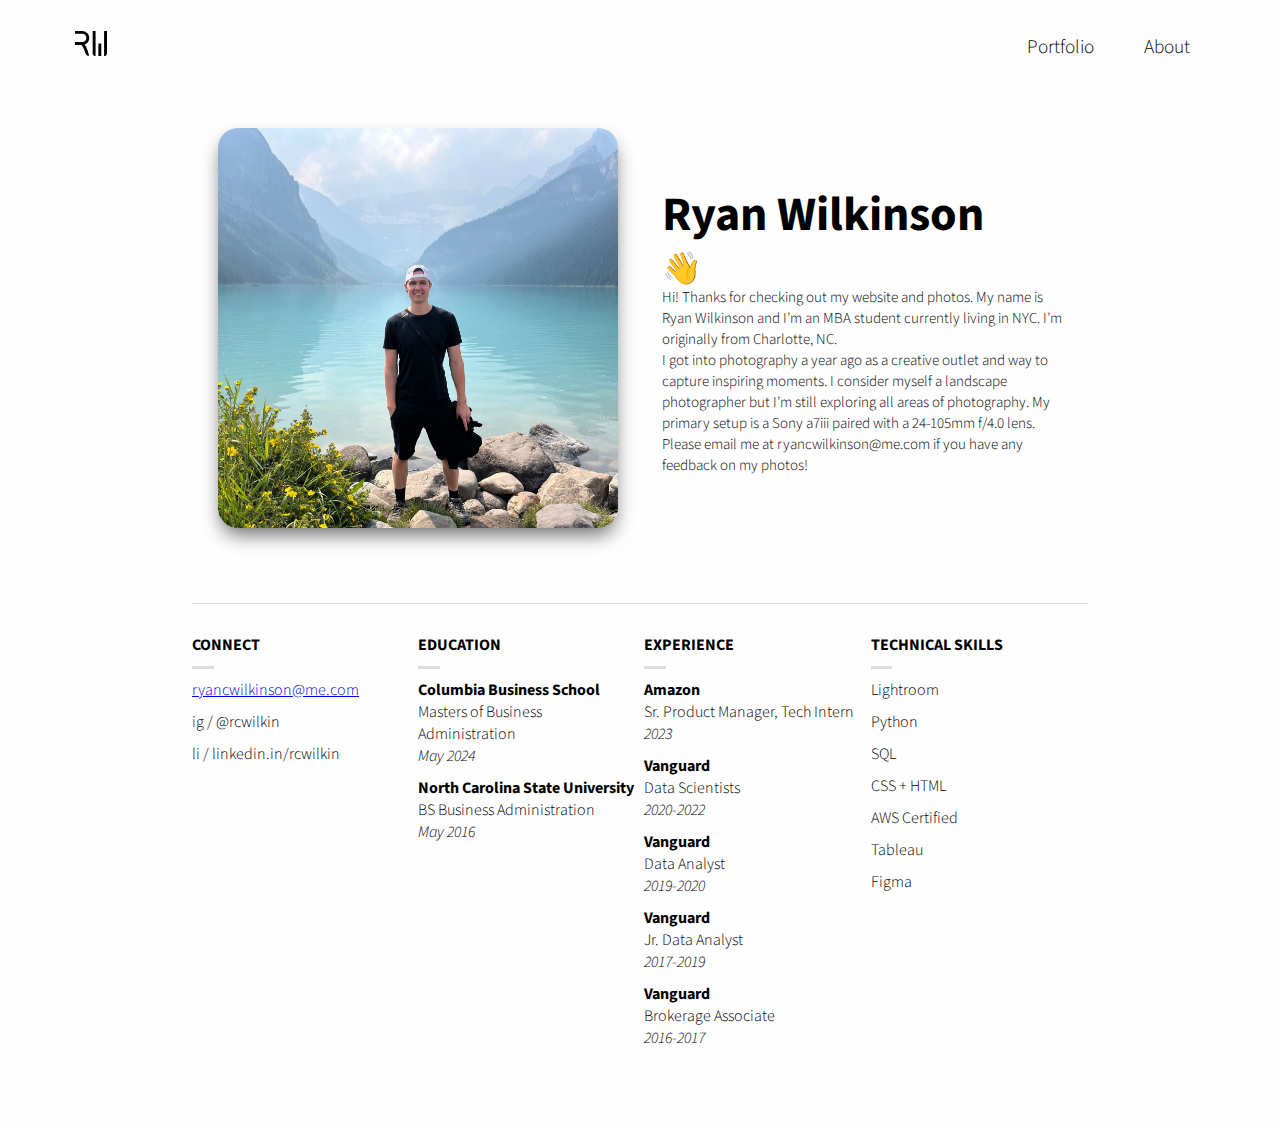
==== about.html @ 4141857a "intial commit" ====
<!DOCTYPE html>
<html>
<head>
    <link rel="stylesheet" href="styles-about.css">
</head>
<body>

    <header class="header">
        <nav class="navbar">
                <a href="#" class="logo">
                    <img src="img/logo_cropped.svg" alt="Logo Description">
                </a>
            <ul class="nav-links">
                <li class="nav-item">
                    <a href="#" class="portfolio-link">Portfolio</a>
                </li>
                <li class="nav-item">
                    <a href="#">About</a>
                </li>
            </ul>
        </nav>
    </header>    

    <div class="container">
        <div class="profile-section">
            <img src="img/banff-social.jpeg" alt="Lisa Fischer" class="profile-pic">
            <div class="profile-text">
                <h1>Ryan Wilkinson</h1>
                <h2>&#128075</h2>
                <p>
                    Hi! Thanks for checking out my website and photos. My name is Ryan Wilkinson and I&#8217m an MBA student currently living in NYC. I&#8217m originally from Charlotte, NC. 
                    <br>
                    I got into photography a year ago as a creative outlet and way to capture inspiring moments. I consider myself a landscape photographer but I&#8217m still exploring all areas of photography. My primary setup is a Sony a7iii paired with a 24-105mm f/4.0 lens. Please email me at ryancwilkinson@me.com if you have any feedback on my photos!
                </p>
            </div>
        </div>

        <hr class="section-divider">

        <div class="details-section">
            <div class="column">
                <!-- Socials Column -->
                <h2>Connect</h2>
                <hr class="heading-break">
                <!-- Add your design skills details here -->
                <p><a href="mailto:ryancwilkinson@me.com">ryancwilkinson@me.com</a></p>
                <p>ig / @rcwilkin</p>
                <p>li / linkedin.in/rcwilkin</p>
            </div>
            <div class="column">
                <!-- Education Column -->
                <h2>EDUCATION</h2>
                <hr class="heading-break">
                <h3>Columbia Business School</h3>
                <p>Masters of Business Administration <br><i>May 2024</i></p>
                <h3>North Carolina State University</h3>
                <p>BS Business Administration <br> <i>May 2016</i></p>
            </div>
            <div class="column">
                <!-- Experience Column -->
                <h2>EXPERIENCE</h2>
                <hr class="heading-break">
                <h3>Amazon</h3>
                <p>Sr. Product Manager, Tech Intern<br><i>2023</i></p>
                <h3>Vanguard</h3>
                <p>Data Scientists<br><i>2020-2022</i></p>
                <h3>Vanguard</h3>
                <p>Data Analyst<br><i>2019-2020</i></p>
                <h3>Vanguard</h3>
                <p>Jr. Data Analyst<br><i>2017-2019</i></p>
                <h3>Vanguard</h3>
                <p>Brokerage Associate<br><i>2016-2017</i></p>
            </div>
 
            <div class="column">
                <h2>TECHNICAL SKILLS</h2>
                <hr class="heading-break">
                <p>Lightroom</p>
                <p>Python</p>
                <p>SQL</p>
                <p>CSS + HTML</p>
                <p>AWS Certified</p>
                <p>Tableau</p>
                <p>Figma</p>
            </div>
        </div>
    </div>

</body>
---- styles-about.css ----
@import url('https://fonts.googleapis.com/css2?family=Source+Sans+3:wght@300&display=swap');
@import url("https://fonts.googleapis.com/css2?family=Source+Sans+3:wght@700&display=swap");

html {
  box-sizing: border-box;
}

* {
  box-sizing: inherit;
  margin: 0;
  padding: 0;
}

body {
  background-color: #FEFEFE;
}

nav {
  width: 100%;
  height: 64px;
}

.navbar {
  display: flex;
  justify-content: space-between;
  align-items: center;
  padding-top: 30px;
  padding-left: 75px;
  padding-right: 75px;
}

.nav-links {
  display: flex;
}

.logo {
  display: inline-block;
  width: 100%;
  height: 100%;
  max-width: 32px;
  max-height: 32px;
}

.logo img {
  vertical-align: middle;
}

.nav-links {
  list-style: none;
  gap: 20px;
}

.nav-item a {
  display: inline-block;
  padding: 10px 15px;
  text-decoration: none;
  color: #000;
  transition: color 0.3s ease;
  font-family: 'Source Sans 3', sans-serif;
  font-weight: 300;
  font-size: 1.2em;
}

.nav-item a:hover {
  color: #0049C9;
}

/* Common container settings */
.container {
    display: flex;
    flex-direction: column;
    align-items: center;
    justify-content: center;
    padding: 5% 15%; /* Top-bottom padding of 5% and left-right padding of 15% */
    max-width: 1400px;
    margin: 0 auto;
}

/* Adjusting the main profile and text sections */
.profile-section {
    display: flex;
    justify-content: center;
    align-items: center;
    width: 100%;
    gap: 5%; /* This will give space between the image and text section */
}

.profile-pic {
  max-width: 400px;
  border-radius: 5%;
  box-shadow: 0 10px 20px -4px rgba(0,0,0,.6);
}

.profile-text {
    max-width: 400px;
}

.profile-text h1 {
  font-family: 'Source Sans 3', sans-serif;
  font-weight: 700;
  font-size: 3em;
}

.profile-text h2 {
    font-size: 2em;
  }

.profile-text p {
    font-family: 'Source Sans 3', sans-serif;
    font-weight: 300;
    font-size: 15px;
}

.section-divider {
    width: 100%;
    border: none;
    border-top: 1px solid #ddd;  /* Setting a border at the top only. Change the color as per your design preference */
    margin-top: 75px;
    margin-bottom: 30px;
}

/* Adjusting the detail sections below */
.details-section {
    display: flex;
    gap: 1%; /* Adjust as per your preference */
    width: 100%;
}

.column {
    flex: 1;
}

.column h2 {
  font-family: 'Source Sans 3', sans-serif;
  font-weight: 700;
  font-size: 1em;
  text-transform: uppercase;
  margin-top: 0;
  position: relative;
}

.heading-break {
    width: 10%;
    border: none;
    border-top: 3px solid #ddd;  /* Setting a border at the top only. Change the color as per your design preference */
    margin-top: 10px;
    margin-bottom: 10px;
}

.column h3 {
    font-family: 'Source Sans 3', sans-serif;
    font-weight: 700;
    font-size: 1em;
}

.column p {
    font-family: 'Source Sans 3', sans-serif;
    font-weight: 300;
    font-size: 1em;
    margin-bottom: 10px;
}
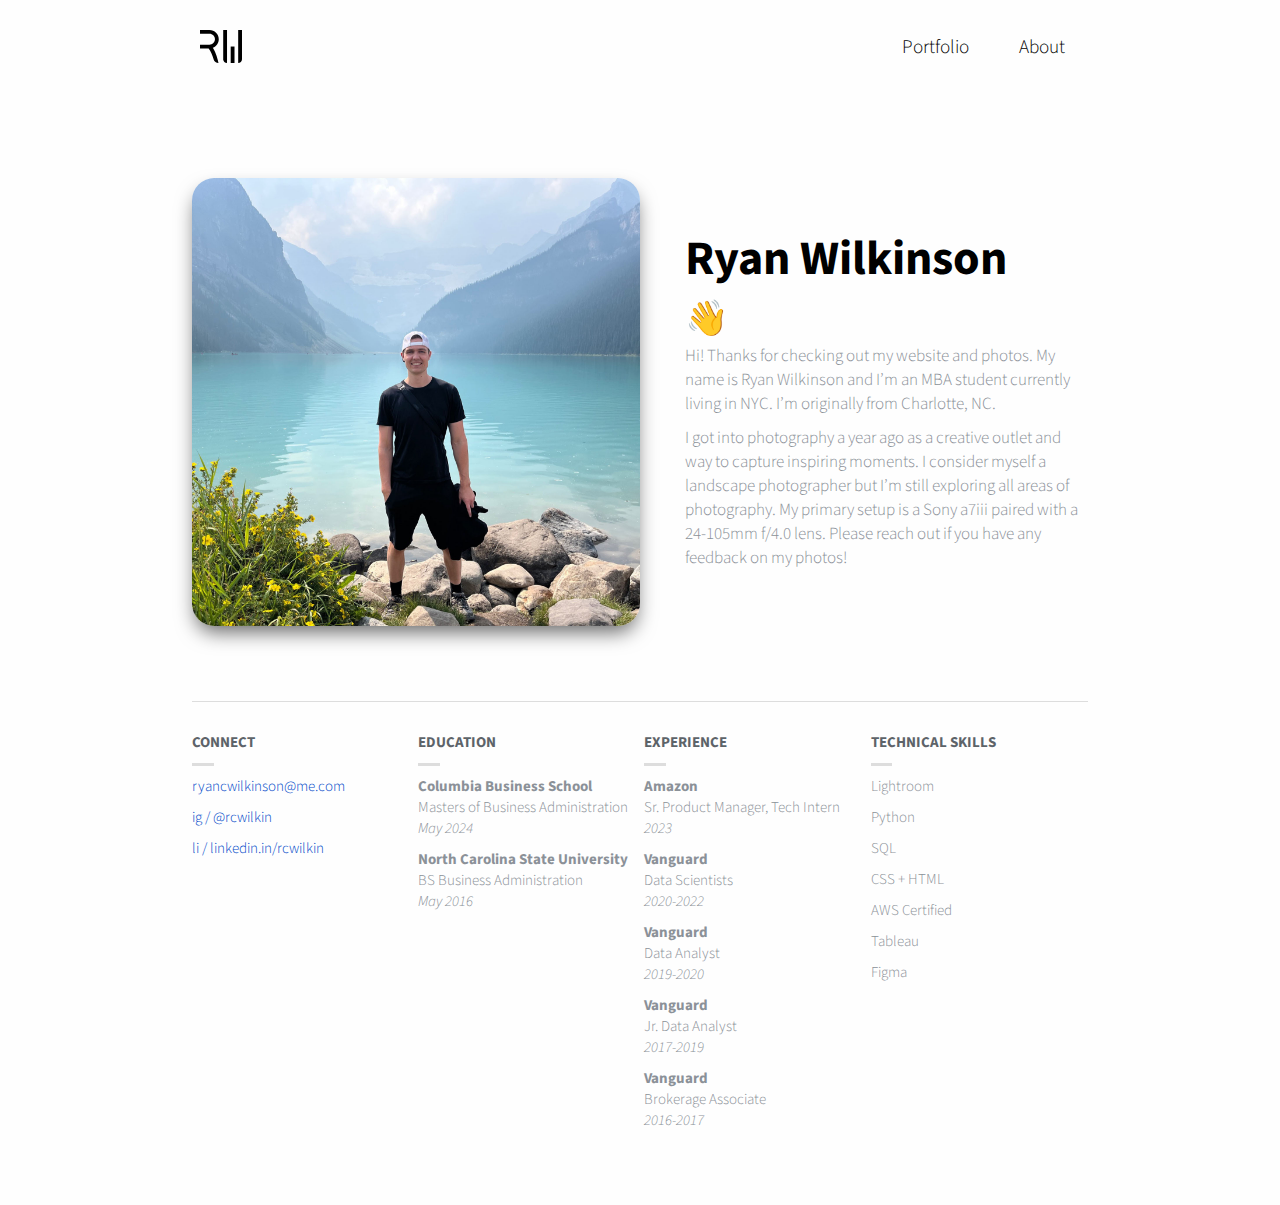
==== commit 7b89cf00: "staging for aws" ====
--- a/about.html
+++ b/about.html
@@ -7,19 +7,19 @@
 
     <header class="header">
         <nav class="navbar">
-                <a href="#" class="logo">
+                <a href="index.html" class="logo">
                     <img src="img/logo_cropped.svg" alt="Logo Description">
                 </a>
             <ul class="nav-links">
                 <li class="nav-item">
-                    <a href="#" class="portfolio-link">Portfolio</a>
+                    <a href="index.html" class="portfolio-link">Portfolio</a>
                 </li>
                 <li class="nav-item">
-                    <a href="#">About</a>
+                    <a href="about.html">About</a>
                 </li>
             </ul>
         </nav>
-    </header>    
+    </header>       
 
     <div class="container">
         <div class="profile-section">
@@ -29,8 +29,8 @@
                 <h2>&#128075</h2>
                 <p>
                     Hi! Thanks for checking out my website and photos. My name is Ryan Wilkinson and I&#8217m an MBA student currently living in NYC. I&#8217m originally from Charlotte, NC. 
-                    <br>
-                    I got into photography a year ago as a creative outlet and way to capture inspiring moments. I consider myself a landscape photographer but I&#8217m still exploring all areas of photography. My primary setup is a Sony a7iii paired with a 24-105mm f/4.0 lens. Please email me at ryancwilkinson@me.com if you have any feedback on my photos!
+                    </p>
+                    <p>I got into photography a year ago as a creative outlet and way to capture inspiring moments. I consider myself a landscape photographer but I&#8217m still exploring all areas of photography. My primary setup is a Sony a7iii paired with a 24-105mm f/4.0 lens. Please reach out if you have any feedback on my photos!
                 </p>
             </div>
         </div>
@@ -43,9 +43,9 @@
                 <h2>Connect</h2>
                 <hr class="heading-break">
                 <!-- Add your design skills details here -->
-                <p><a href="mailto:ryancwilkinson@me.com">ryancwilkinson@me.com</a></p>
-                <p>ig / @rcwilkin</p>
-                <p>li / linkedin.in/rcwilkin</p>
+                <p><a class="profile-link" href="mailto:ryancwilkinson@me.com">ryancwilkinson@me.com</a></p>
+                <p><a class="profile-link" href="https://www.instagram.com/rcwilkin/ig"> ig / @rcwilkin</a></p>
+                <p><a class="profile-link" href="https://www.linkedin.com/in/rcwilkin/"> li / linkedin.in/rcwilkin</a></p>
             </div>
             <div class="column">
                 <!-- Education Column -->
--- a/styles-about.css
+++ b/styles-about.css
@@ -21,13 +21,13 @@
 }
 
 .navbar {
-  display: flex;
-  justify-content: space-between;
-  align-items: center;
-  padding-top: 30px;
-  padding-left: 75px;
-  padding-right: 75px;
-}
+    display: flex;
+    justify-content: space-between;
+    align-items: center;
+    padding-top: 30px;
+    padding-left: 200px;
+    padding-right: 200px;
+  }
 
 .nav-links {
   display: flex;
@@ -37,8 +37,8 @@
   display: inline-block;
   width: 100%;
   height: 100%;
-  max-width: 32px;
-  max-height: 32px;
+  max-width: 42px;
+  max-height: 42px;
 }
 
 .logo img {
@@ -73,7 +73,7 @@
     justify-content: center;
     padding: 5% 15%; /* Top-bottom padding of 5% and left-right padding of 15% */
     max-width: 1400px;
-    margin: 0 auto;
+    margin: 50px 0 auto;
 }
 
 /* Adjusting the main profile and text sections */
@@ -86,29 +86,33 @@
 }
 
 .profile-pic {
-  max-width: 400px;
+  width: 50%;
   border-radius: 5%;
   box-shadow: 0 10px 20px -4px rgba(0,0,0,.6);
 }
 
 .profile-text {
-    max-width: 400px;
+    max-width: 700px;
 }
 
 .profile-text h1 {
   font-family: 'Source Sans 3', sans-serif;
   font-weight: 700;
   font-size: 3em;
+  margin-bottom: 5px;
 }
 
 .profile-text h2 {
-    font-size: 2em;
+    font-size: 35px;
+    margin-bottom: 5px;
   }
 
 .profile-text p {
     font-family: 'Source Sans 3', sans-serif;
     font-weight: 300;
-    font-size: 15px;
+    font-size: 17px;
+    color: #8b9198;
+    margin-bottom: 10px;
 }
 
 .section-divider {
@@ -133,10 +137,11 @@
 .column h2 {
   font-family: 'Source Sans 3', sans-serif;
   font-weight: 700;
-  font-size: 1em;
+  font-size: 15px;
   text-transform: uppercase;
   margin-top: 0;
   position: relative;
+  color: #5d6369;
 }
 
 .heading-break {
@@ -150,12 +155,19 @@
 .column h3 {
     font-family: 'Source Sans 3', sans-serif;
     font-weight: 700;
-    font-size: 1em;
+    font-size: 15px;
+    color: #8b9198;
 }
 
 .column p {
     font-family: 'Source Sans 3', sans-serif;
     font-weight: 300;
-    font-size: 1em;
+    font-size: 15px;
     margin-bottom: 10px;
+    color: #8b9198;
+}
+
+.profile-link {
+    text-decoration: none;
+  color: #0049C9;
 }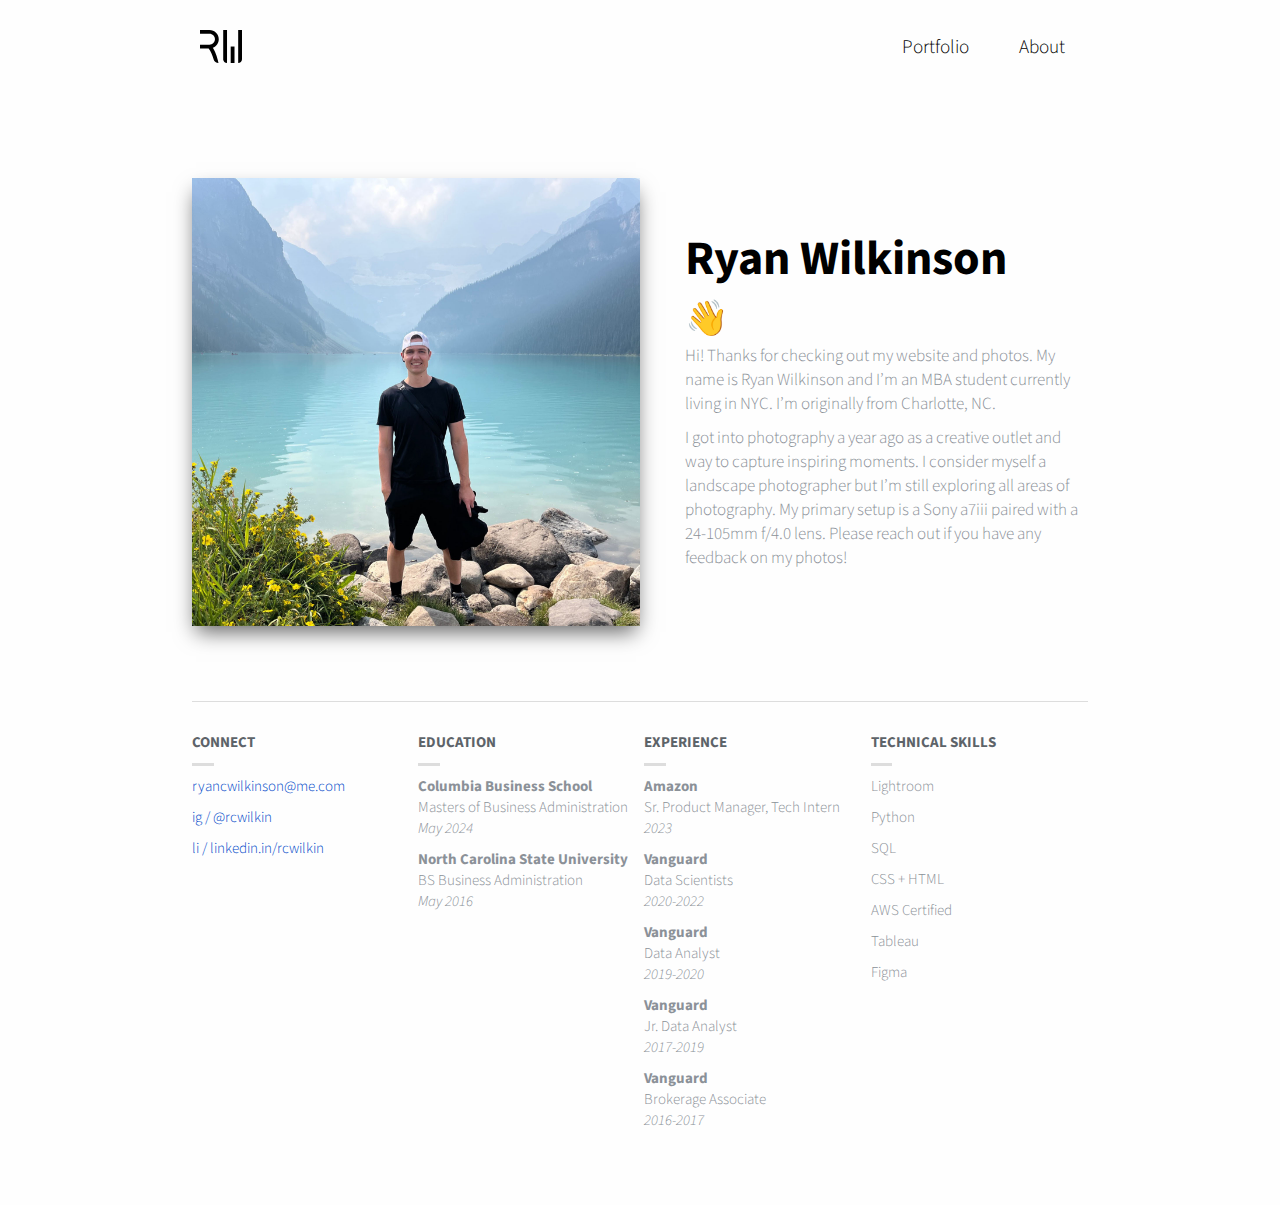
==== commit 516e2006: "new picture, fixed formatting, added graphics" ====
--- a/about.html
+++ b/about.html
@@ -2,6 +2,7 @@
 <html>
 <head>
     <link rel="stylesheet" href="styles-about.css">
+    <meta name="viewport" content="width=device-width, initial-scale=1.0">
 </head>
 <body>
 
@@ -12,7 +13,7 @@
                 </a>
             <ul class="nav-links">
                 <li class="nav-item">
-                    <a href="index.html" class="portfolio-link">Portfolio</a>
+                    <a href="index.html#portfolio" class="portfolio-link">Portfolio</a>
                 </li>
                 <li class="nav-item">
                     <a href="about.html">About</a>
@@ -21,12 +22,13 @@
         </nav>
     </header>       
 
+    <div class="centered-content">
     <div class="container">
         <div class="profile-section">
             <img src="img/banff-social.jpeg" alt="Lisa Fischer" class="profile-pic">
             <div class="profile-text">
                 <h1>Ryan Wilkinson</h1>
-                <h2>&#128075</h2>
+                <h2 id="hand-emoji">&#128075</h2>
                 <p>
                     Hi! Thanks for checking out my website and photos. My name is Ryan Wilkinson and I&#8217m an MBA student currently living in NYC. I&#8217m originally from Charlotte, NC. 
                     </p>
@@ -85,5 +87,7 @@
             </div>
         </div>
     </div>
+</div>
+<script src="script.js"></script>
 
 </body>--- a/styles-about.css
+++ b/styles-about.css
@@ -66,6 +66,16 @@
 }
 
 /* Common container settings */
+
+.centered-content {
+  display: flex;
+  justify-content: center; /* centers items on the horizontal axis */
+  align-items: center;     /* centers items on the vertical axis */
+  min-height: calc(100vh - 64px);  /* subtracting the height of the navbar */
+  flex-direction: column; 
+}
+
+
 .container {
     display: flex;
     flex-direction: column;
@@ -87,7 +97,6 @@
 
 .profile-pic {
   width: 50%;
-  border-radius: 5%;
   box-shadow: 0 10px 20px -4px rgba(0,0,0,.6);
 }
 
@@ -170,4 +179,53 @@
 .profile-link {
     text-decoration: none;
   color: #0049C9;
-}+}
+
+@media (max-width: 768px) {
+  .navbar {
+    padding-left: 20px;
+    padding-right: 20px;
+  }
+
+  .container {
+    padding: 5% 5%; 
+  }
+
+  .profile-section {
+    flex-direction: column;
+  }
+
+  .profile-pic {
+    width: 90%;
+    margin-bottom: 20px;
+  }
+
+  .details-section {
+    flex-direction: column;
+    gap: 20px;
+  }
+
+  .column {
+    text-align: center;
+  }
+}
+
+@keyframes wave {
+  0%, 100% {
+      transform: rotate(0deg);
+  }
+  25%, 75% {
+      transform: rotate(-20deg);
+  }
+  50% {
+      transform: rotate(20deg);
+  }
+}
+
+.waving-hand {
+  display: inline-block;
+  animation: wave 1s infinite;
+  transform-origin: 50% 70%; /* This adjusts the pivot point of the rotation */
+}
+
+
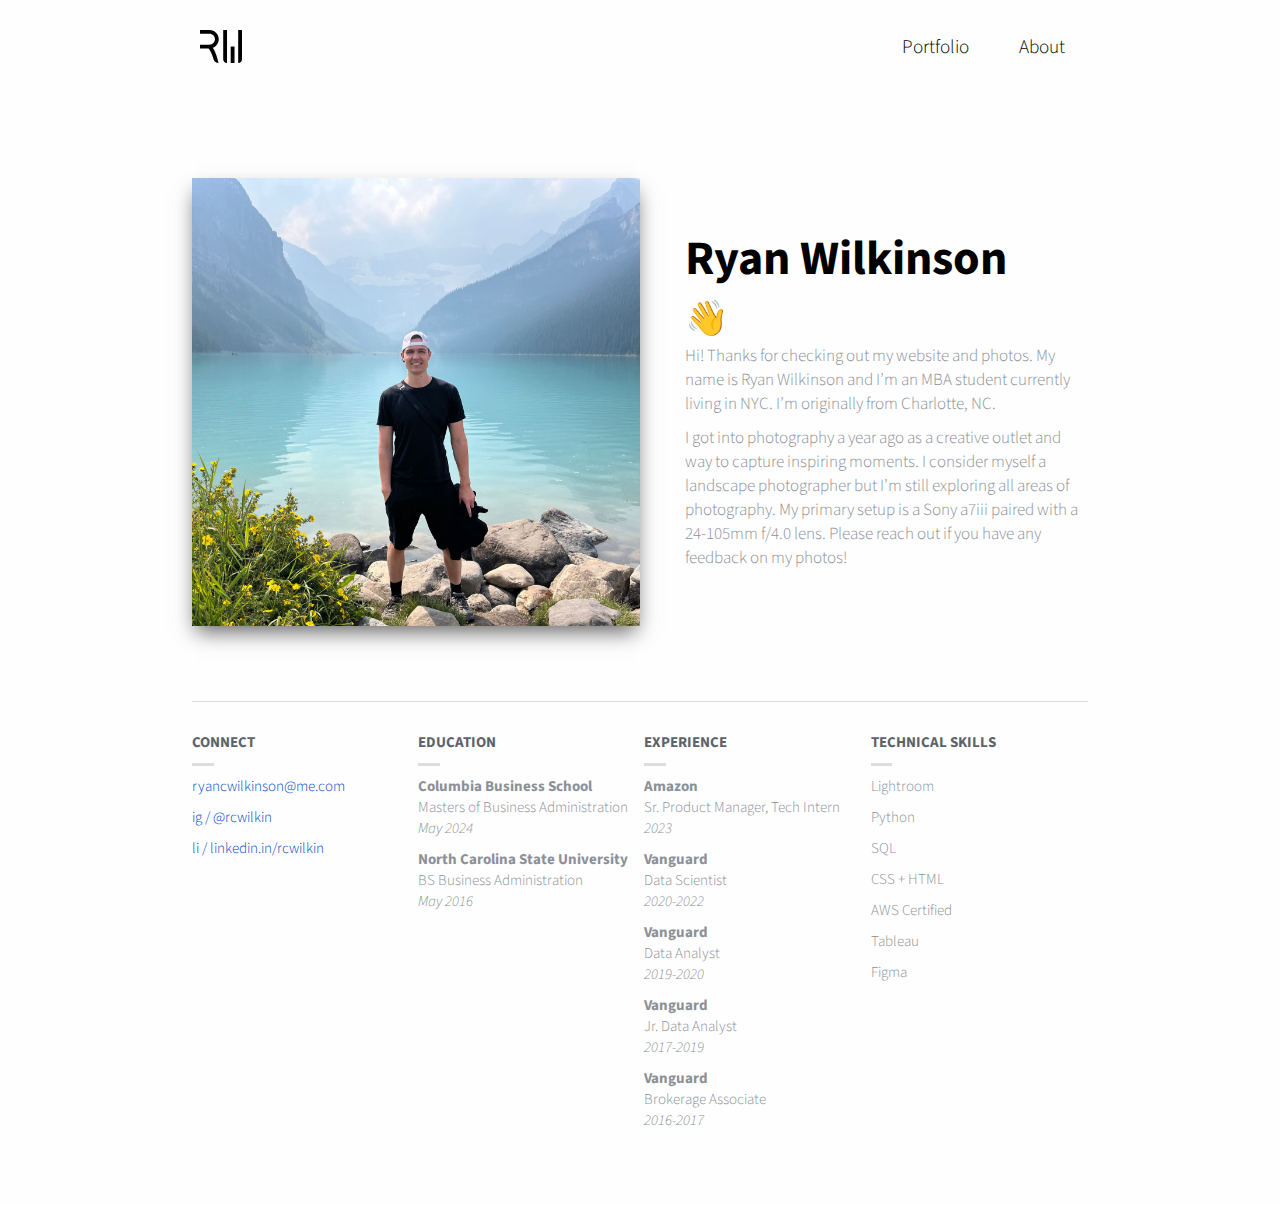
==== commit d22d8b9b: "grammar and photo update" ====
--- a/about.html
+++ b/about.html
@@ -65,7 +65,7 @@
                 <h3>Amazon</h3>
                 <p>Sr. Product Manager, Tech Intern<br><i>2023</i></p>
                 <h3>Vanguard</h3>
-                <p>Data Scientists<br><i>2020-2022</i></p>
+                <p>Data Scientist<br><i>2020-2022</i></p>
                 <h3>Vanguard</h3>
                 <p>Data Analyst<br><i>2019-2020</i></p>
                 <h3>Vanguard</h3>
